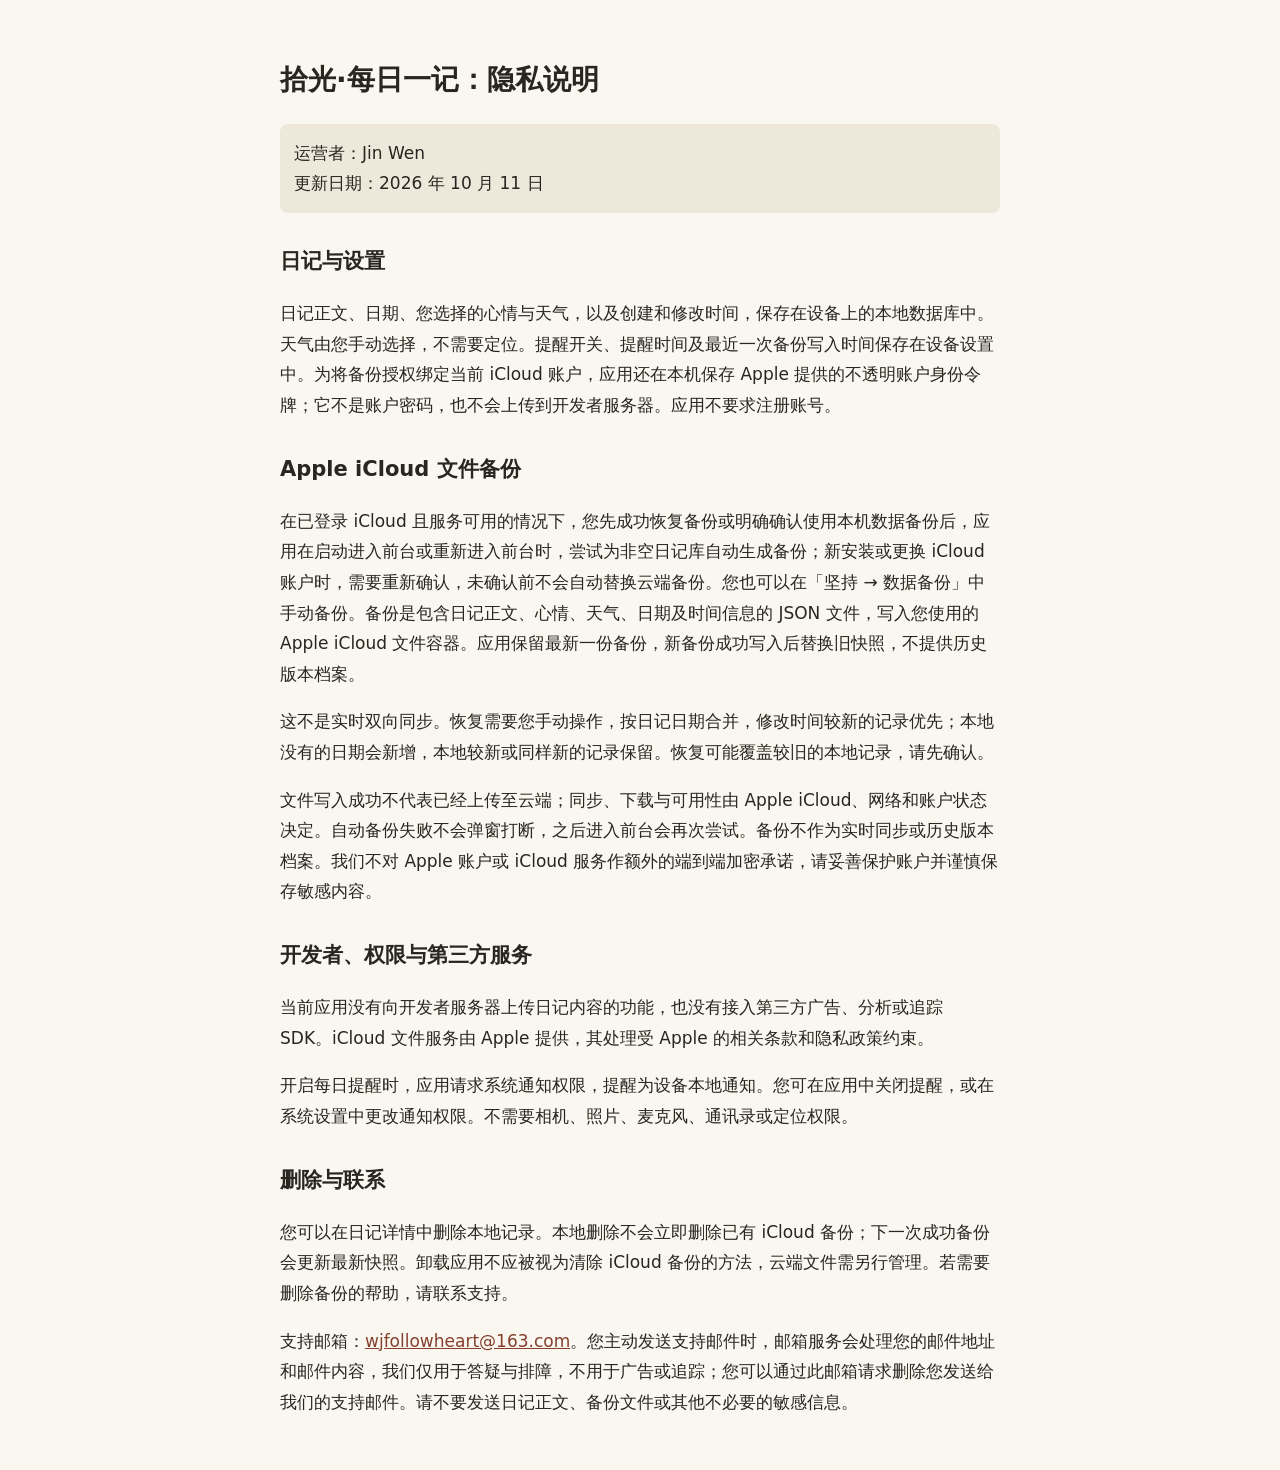
==== privacy.html @ 4c17748d "Publish Shiguang privacy policy and support pages" ====
<!doctype html>
<html lang="zh-CN">
<head>
<meta charset="utf-8">
<meta name="viewport" content="width=device-width, initial-scale=1">
<title>拾光·每日一记｜隐私说明</title>
<style>body{margin:0;background:#faf7f0;color:#29251f;font:17px/1.8 system-ui,sans-serif}main{max-width:720px;margin:auto;padding:36px 22px}h1{font-size:28px}h2{font-size:21px;margin-top:30px}.note{padding:14px;background:#eee8db;border-radius:8px}a{color:#85402e;overflow-wrap:anywhere}</style>
</head>
<body><main>
<h1>拾光·每日一记：隐私说明</h1>
<p class="note">运营者：Jin Wen<br>更新日期：2026 年 10 月 11 日</p>
<h2>日记与设置</h2>
<p>日记正文、日期、您选择的心情与天气，以及创建和修改时间，保存在设备上的本地数据库中。天气由您手动选择，不需要定位。提醒开关、提醒时间及最近一次备份写入时间保存在设备设置中。为将备份授权绑定当前 iCloud 账户，应用还在本机保存 Apple 提供的不透明账户身份令牌；它不是账户密码，也不会上传到开发者服务器。应用不要求注册账号。</p>
<h2>Apple iCloud 文件备份</h2>
<p>在已登录 iCloud 且服务可用的情况下，您先成功恢复备份或明确确认使用本机数据备份后，应用在启动进入前台或重新进入前台时，尝试为非空日记库自动生成备份；新安装或更换 iCloud 账户时，需要重新确认，未确认前不会自动替换云端备份。您也可以在「坚持 → 数据备份」中手动备份。备份是包含日记正文、心情、天气、日期及时间信息的 JSON 文件，写入您使用的 Apple iCloud 文件容器。应用保留最新一份备份，新备份成功写入后替换旧快照，不提供历史版本档案。</p>
<p>这不是实时双向同步。恢复需要您手动操作，按日记日期合并，修改时间较新的记录优先；本地没有的日期会新增，本地较新或同样新的记录保留。恢复可能覆盖较旧的本地记录，请先确认。</p>
<p>文件写入成功不代表已经上传至云端；同步、下载与可用性由 Apple iCloud、网络和账户状态决定。自动备份失败不会弹窗打断，之后进入前台会再次尝试。备份不作为实时同步或历史版本档案。我们不对 Apple 账户或 iCloud 服务作额外的端到端加密承诺，请妥善保护账户并谨慎保存敏感内容。</p>
<h2>开发者、权限与第三方服务</h2>
<p>当前应用没有向开发者服务器上传日记内容的功能，也没有接入第三方广告、分析或追踪 SDK。iCloud 文件服务由 Apple 提供，其处理受 Apple 的相关条款和隐私政策约束。</p>
<p>开启每日提醒时，应用请求系统通知权限，提醒为设备本地通知。您可在应用中关闭提醒，或在系统设置中更改通知权限。不需要相机、照片、麦克风、通讯录或定位权限。</p>
<h2>删除与联系</h2>
<p>您可以在日记详情中删除本地记录。本地删除不会立即删除已有 iCloud 备份；下一次成功备份会更新最新快照。卸载应用不应被视为清除 iCloud 备份的方法，云端文件需另行管理。若需要删除备份的帮助，请联系支持。</p>
<p>支持邮箱：<a href="mailto:wjfollowheart@163.com">wjfollowheart@163.com</a>。您主动发送支持邮件时，邮箱服务会处理您的邮件地址和邮件内容，我们仅用于答疑与排障，不用于广告或追踪；您可以通过此邮箱请求删除您发送给我们的支持邮件。请不要发送日记正文、备份文件或其他不必要的敏感信息。</p>
</main></body>
</html>
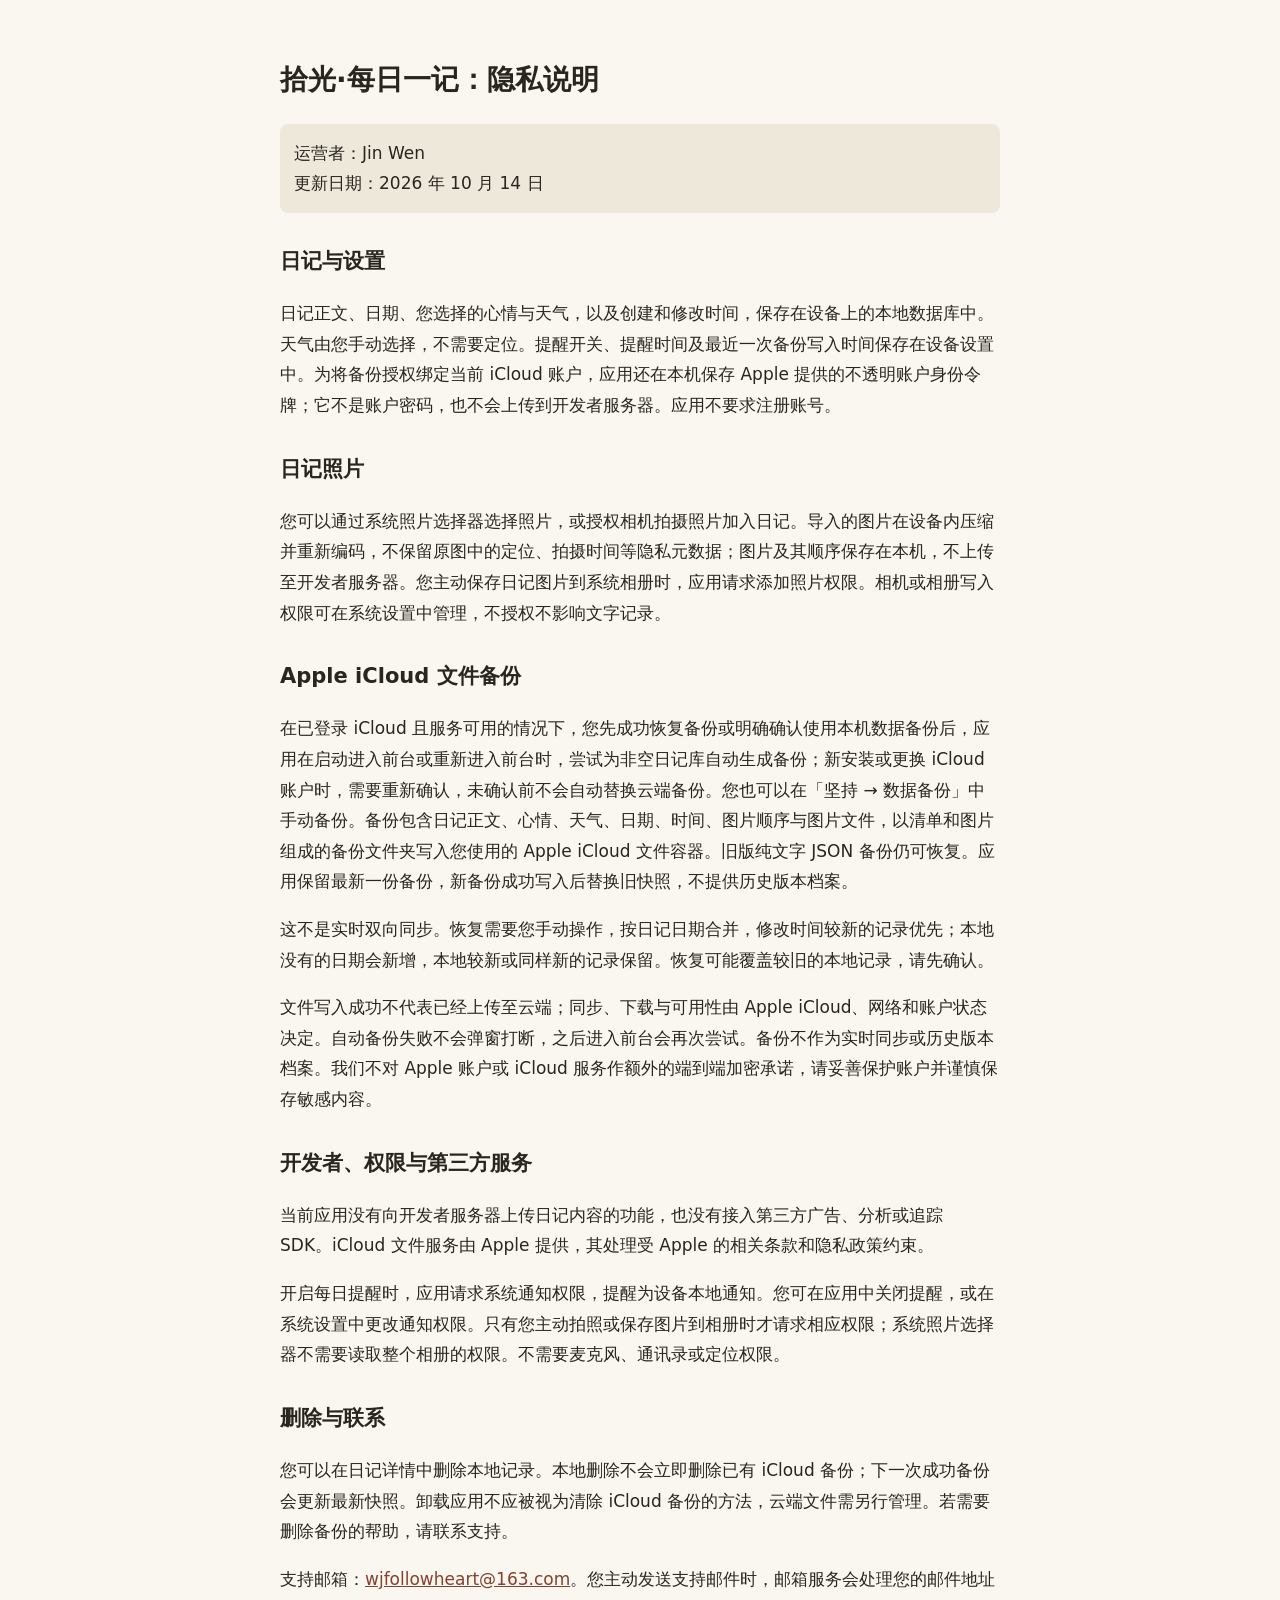
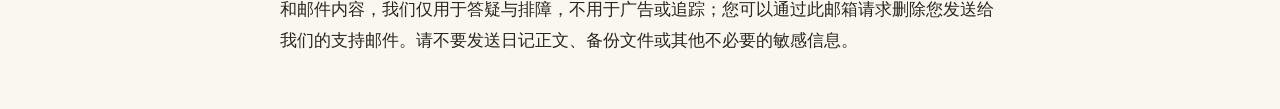
==== commit baff6ab4: "Update privacy and support for diary photos in version 1.2" ====
--- a/privacy.html
+++ b/privacy.html
@@ -8,16 +8,18 @@
 </head>
 <body><main>
 <h1>拾光·每日一记：隐私说明</h1>
-<p class="note">运营者：Jin Wen<br>更新日期：2026 年 10 月 11 日</p>
+<p class="note">运营者：Jin Wen<br>更新日期：2026 年 10 月 14 日</p>
 <h2>日记与设置</h2>
 <p>日记正文、日期、您选择的心情与天气，以及创建和修改时间，保存在设备上的本地数据库中。天气由您手动选择，不需要定位。提醒开关、提醒时间及最近一次备份写入时间保存在设备设置中。为将备份授权绑定当前 iCloud 账户，应用还在本机保存 Apple 提供的不透明账户身份令牌；它不是账户密码，也不会上传到开发者服务器。应用不要求注册账号。</p>
+<h2>日记照片</h2>
+<p>您可以通过系统照片选择器选择照片，或授权相机拍摄照片加入日记。导入的图片在设备内压缩并重新编码，不保留原图中的定位、拍摄时间等隐私元数据；图片及其顺序保存在本机，不上传至开发者服务器。您主动保存日记图片到系统相册时，应用请求添加照片权限。相机或相册写入权限可在系统设置中管理，不授权不影响文字记录。</p>
 <h2>Apple iCloud 文件备份</h2>
-<p>在已登录 iCloud 且服务可用的情况下，您先成功恢复备份或明确确认使用本机数据备份后，应用在启动进入前台或重新进入前台时，尝试为非空日记库自动生成备份；新安装或更换 iCloud 账户时，需要重新确认，未确认前不会自动替换云端备份。您也可以在「坚持 → 数据备份」中手动备份。备份是包含日记正文、心情、天气、日期及时间信息的 JSON 文件，写入您使用的 Apple iCloud 文件容器。应用保留最新一份备份，新备份成功写入后替换旧快照，不提供历史版本档案。</p>
+<p>在已登录 iCloud 且服务可用的情况下，您先成功恢复备份或明确确认使用本机数据备份后，应用在启动进入前台或重新进入前台时，尝试为非空日记库自动生成备份；新安装或更换 iCloud 账户时，需要重新确认，未确认前不会自动替换云端备份。您也可以在「坚持 → 数据备份」中手动备份。备份包含日记正文、心情、天气、日期、时间、图片顺序与图片文件，以清单和图片组成的备份文件夹写入您使用的 Apple iCloud 文件容器。旧版纯文字 JSON 备份仍可恢复。应用保留最新一份备份，新备份成功写入后替换旧快照，不提供历史版本档案。</p>
 <p>这不是实时双向同步。恢复需要您手动操作，按日记日期合并，修改时间较新的记录优先；本地没有的日期会新增，本地较新或同样新的记录保留。恢复可能覆盖较旧的本地记录，请先确认。</p>
 <p>文件写入成功不代表已经上传至云端；同步、下载与可用性由 Apple iCloud、网络和账户状态决定。自动备份失败不会弹窗打断，之后进入前台会再次尝试。备份不作为实时同步或历史版本档案。我们不对 Apple 账户或 iCloud 服务作额外的端到端加密承诺，请妥善保护账户并谨慎保存敏感内容。</p>
 <h2>开发者、权限与第三方服务</h2>
 <p>当前应用没有向开发者服务器上传日记内容的功能，也没有接入第三方广告、分析或追踪 SDK。iCloud 文件服务由 Apple 提供，其处理受 Apple 的相关条款和隐私政策约束。</p>
-<p>开启每日提醒时，应用请求系统通知权限，提醒为设备本地通知。您可在应用中关闭提醒，或在系统设置中更改通知权限。不需要相机、照片、麦克风、通讯录或定位权限。</p>
+<p>开启每日提醒时，应用请求系统通知权限，提醒为设备本地通知。您可在应用中关闭提醒，或在系统设置中更改通知权限。只有您主动拍照或保存图片到相册时才请求相应权限；系统照片选择器不需要读取整个相册的权限。不需要麦克风、通讯录或定位权限。</p>
 <h2>删除与联系</h2>
 <p>您可以在日记详情中删除本地记录。本地删除不会立即删除已有 iCloud 备份；下一次成功备份会更新最新快照。卸载应用不应被视为清除 iCloud 备份的方法，云端文件需另行管理。若需要删除备份的帮助，请联系支持。</p>
 <p>支持邮箱：<a href="mailto:wjfollowheart@163.com">wjfollowheart@163.com</a>。您主动发送支持邮件时，邮箱服务会处理您的邮件地址和邮件内容，我们仅用于答疑与排障，不用于广告或追踪；您可以通过此邮箱请求删除您发送给我们的支持邮件。请不要发送日记正文、备份文件或其他不必要的敏感信息。</p>
